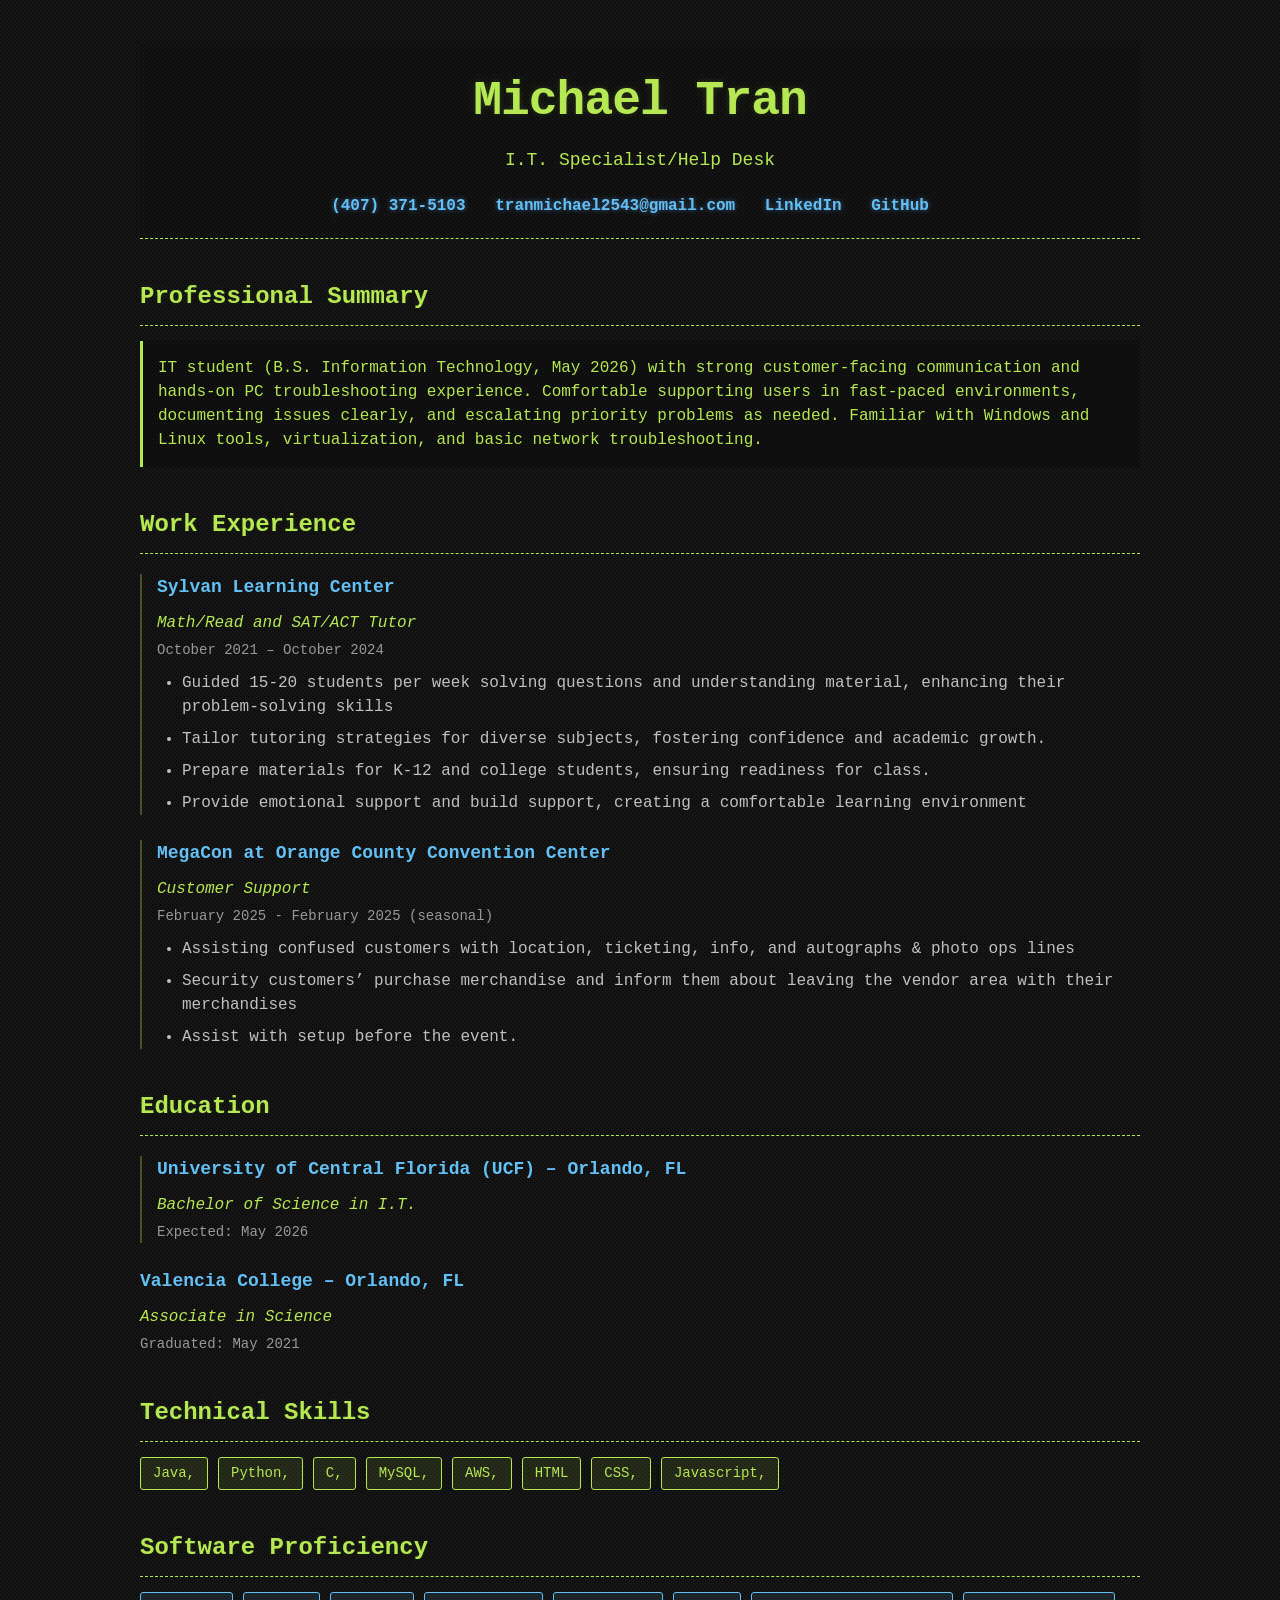
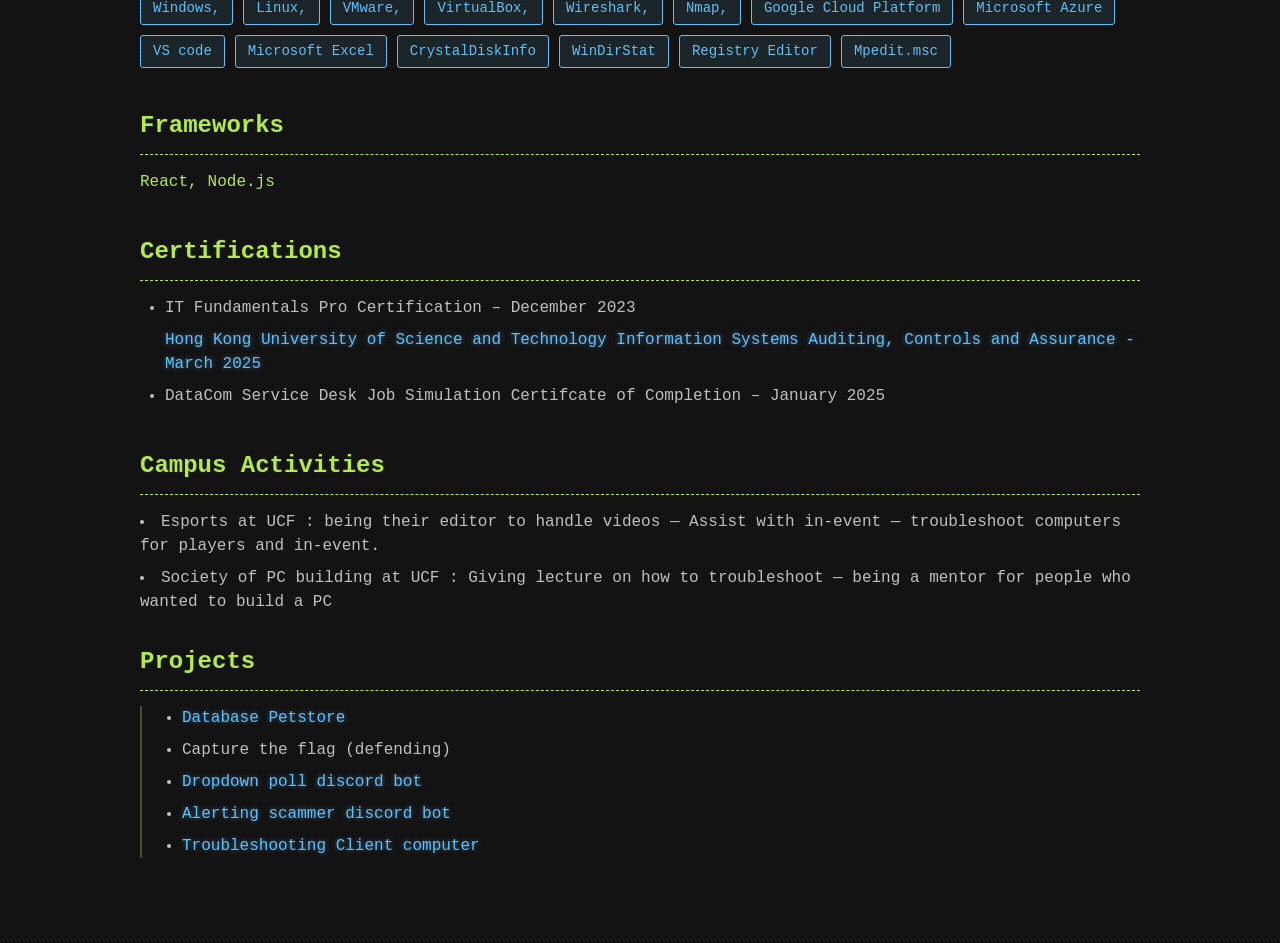
==== index.html @ 025719ee "Restore index.html with original content" ====
<!DOCTYPE html>
<html lang="en">
<head>
    <meta charset="UTF-8">
    <meta name="viewport" content="width=device-width, initial-scale=1.0">
    <title>Website Resume</title>
    <link rel="stylesheet" href="styles.css">
</head>
<body>
    <div class="container">
        <header>
            <h1>Michael Tran</h1>
            <p>I.T. Specialist/Help Desk</p>
            <div class="contact-info">
                <a href="tel:+4073715103"> (407) 371-5103</a>
                <a href="tranmichael2543@gmail.com"> tranmichael2543@gmail.com</a>
                <a href="https://www.linkedin.com/in/michael-tran-074484296/" target="_blank">  LinkedIn</a>
                <a href="https://github.com/tranmichael2543-web?tab=repositories" target="_blank">  GitHub</a>

                
            </div>
        </header>

        <div class="content">
            <section class="summary-section">
                <h2>Professional Summary</h2>
                <p class="summary">
                    IT student (B.S. Information Technology, May 2026) with strong customer-facing communication and hands-on PC
troubleshooting experience. Comfortable supporting users in fast-paced environments, documenting issues clearly, and
escalating priority problems as needed. Familiar with Windows and Linux tools, virtualization, and basic network
troubleshooting.
                </p>
            </section>

            <section class="experience-section">
                <h2>Work Experience</h2>
                
                <div class="experience-item">
                    <h3>Sylvan Learning Center</h3>
                    <div class="job-title">Math/Read and SAT/ACT Tutor</div>
                    <div class="date">October 2021 – October 2024</div>
                    <ul>
                        <li>Guided 15-20 students per week solving questions and understanding material, enhancing their problem-solving skills </li>
                        <li>Tailor tutoring strategies for diverse subjects, fostering confidence and academic 
growth.</li>
                        <li>Prepare materials for K-12 and college students, ensuring readiness for class.</li>
                        <li>Provide emotional support and build support, creating a comfortable learning 
environment </li>
                    </ul>
                </div>

                <div class="experience-item">
                    <h3>MegaCon at Orange County Convention Center</h3>
                    <div class="job-title">Customer Support</div>
                    <div class="date">February 2025 - February 2025 (seasonal)</div>
                    <ul>
                        <li>Assisting confused customers with location, ticketing, info, and autographs &  
photo ops lines </li>
                        <li>Security customers’ purchase merchandise and inform them about leaving the 
vendor area with their merchandises</li>
                        <li>Assist with setup before the event.</li>
                    </ul>
                </div>
            </section>

            <section class="education-section">
                <h2>Education</h2>
                
                <div class="education-item">
                    <h3>University of Central Florida (UCF) – Orlando, FL</h3>
                    <div class="degree">Bachelor of Science in I.T.</div>
                    <div class="date">Expected: May 2026</div>
                </div>
                
                <div class="education-section">
                    <h3>Valencia College – Orlando, FL</h3>
                    <div class="degree">Associate in Science</div>
                    <div class="date">Graduated: May 2021</div>
                </div>
            </section>

            <section class="skills-section">
                <h2>Technical Skills</h2>
                <div class="skills">
                    <span class="skill-tag">Java,</span>
                    <span class="skill-tag">Python,</span>
                    <span class="skill-tag">C,</span>
                    <span class="skill-tag">MySQL,</span>
                    <span class="skill-tag">AWS,</span>
                    <span class="skill-tag">HTML</span>
                    <span class="skill-tag">CSS,</span>
                    <span class="skill-tag">Javascript,</span>
                </div>
            </section>

            <section class="software-section">
                <h2>Software Proficiency</h2>
                <div class="software">
                    <span class="software-tag">Windows,</span>
                    <span class="software-tag">Linux,</span>
                    <span class="software-tag">VMware,</span>
                    <span class="software-tag">VirtualBox,</span>
                    <span class="software-tag">Wireshark,</span>
                    <span class="software-tag">Nmap,</span>
                    <span class="software-tag">Google Cloud Platform</span>
                    <span class="software-tag">Microsoft Azure</span>
                    <span class="software-tag">VS code</span>
                    <span class="software-tag">Microsoft Excel</span>
                    <span class="software-tag">CrystalDiskInfo</span>
                    <span class="software-tag">WinDirStat</span>
                    <span class="software-tag">Registry Editor</span>
                    <span class="software-tag">Mpedit.msc</span>
                </div>
            </section>

            <section class="Frameworks">
                <h2>Frameworks</h2>
                <div class="frameworks">
                    <span class="framework-tag">React,</span>
                    <span class="framework-tag">Node.js</span>
                </div>

            </section>
        <section class="certifications-section">
                <h2>Certifications</h2>
                
                <div class="certification-item">
                    <ul>
                    <li>IT Fundamentals Pro Certification –  December 2023</li>
                    <a href="https://coursera.org/verify/Y5P1RPTNREBP ">  Hong Kong University of Science and Technology Information Systems Auditing, Controls and Assurance - March 2025</a>
                    <li>DataCom Service Desk Job Simulation Certifcate of Completion –  January 2025</li>
                    </ul>
                </div>
            </section>

            <section class="Campus-Activities">
                <h2>Campus Activities</h2>
                <div class="Campus">
                    <li>Esports at UCF : being their editor to handle videos — Assist with in-event — troubleshoot computers for players and
in-event.</li>
                    <li>Society of PC building at UCF : Giving lecture on how to troubleshoot — being a mentor for people who wanted to
build a PC</li>
                </div>

            <section class="projects-section">
                <h2>Projects</h2>
                
                <div class="project-item">
                    <ul>
                    <li><a href="page.html" target="_blank" rel="noopener noreferrer">Database Petstore</a></li>
                    <li>Capture the flag (defending)</li>
                    <li><a href="" target="_blank" rel="noopener noreferrer">Dropdown poll discord bot</a></li>
                    <li><a href="page2.html" target="_blank" rel="noopener noreferrer">Alerting scammer discord bot</a></li>
                    <li><a href="" target="_blank" rel="noopener noreferrer">Troubleshooting Client computer</a></li>
                    </ul>

                </div>
            </section>
        </div>
    </div>
</body>
</html>
---- styles.css ----
body {
    margin: 0;
    padding: 0;
    background: #151515 url("[data-uri]") repeat;
    font-family: Monaco, "Bitstream Vera Sans Mono", "Lucida Console", Terminal, monospace;
    color: #b5e853;
    font-size: 16px;
    line-height: 1.5;
}

.container {
    max-width: 1000px;
    margin: 0 auto;
    padding: 45px;
}

header {
    background: rgba(0, 0, 0, 0.1);
    border-bottom: 1px dashed #b5e853;
    text-align: center;
    padding: 20px 0;
    margin-bottom: 40px;
}

header div {
    display: inline-block;
    text-align: left;
    font-weight: bold;

}

h1 {
    font-size: 48px;
    font-weight: bold;
    color: #b5e853;
    text-shadow: 0 1px 1px rgba(0, 0, 0, 0.1),
                 0 0 5px rgba(181, 232, 83, 0.1),
                 0 0 10px rgba(181, 232, 83, 0.1);
    margin: 0 0 10px 0;
    letter-spacing: -1px;
}

h2 {
    font-size: 24px;
    font-weight: bold;
    color: #b5e853;
    text-shadow: 0 1px 1px rgba(0, 0, 0, 0.1),
                 0 0 5px rgba(181, 232, 83, 0.1);
    margin: 30px 0 15px 0;
    border-bottom: 1px dashed #b5e853;
    padding-bottom: 10px;
}

h3 {
    font-size: 18px;
    font-weight: bold;
    color: #63c0f5;
    margin: 20px 0 10px 0;
}

p {
    margin: 10px 0;
}

header p {
    color: #b5e853;
    font-size: 18px;
    margin: 5px 0;
}

a {
    color: #63c0f5;
    text-decoration: none;
    text-shadow: 0 0 5px rgba(104, 182, 255, 0.5);
}

a:hover {
    color: #b5e853;
    text-shadow: 0 0 5px rgba(181, 232, 83, 0.5);
}

.contact-info {
    margin-top: 15px;
}

.contact-info a {
    margin-right: 20px;
}

section {
    margin-bottom: 40px;
}

.summary {
    background: rgba(0, 0, 0, 0.2);
    padding: 15px;
    border-left: 3px solid #b5e853;
    margin: 15px 0;
}

.experience-item, .education-item, .project-item {
    margin-bottom: 25px;
    padding-left: 15px;
    border-left: 2px solid rgba(181, 232, 83, 0.3);
}

.job-title, .degree {
    color: #b5e853;
    font-style: italic;
    margin: 5px 0;
}

.date {
    color: #999;
    font-size: 14px;
    margin: 5px 0 10px 0;
}

ul {
    margin: 10px 0;
    padding-left: 25px;
}

li {
    margin: 8px 0;
    color: #c0c0c0;
}

.skills {
    display: flex;
    flex-wrap: wrap;
    gap: 10px;
    margin-top: 15px;
}

.skill-tag {
    background: rgba(181, 232, 83, 0.1);
    border: 1px solid #b5e853;
    padding: 5px 12px;
    border-radius: 3px;
    color: #b5e853;
    font-size: 14px;
}

.software {
    display: flex;
    flex-wrap: wrap;
    gap: 10px;
    margin-top: 15px;
}

.software-tag {
    background: rgba(99, 192, 245, 0.1);
    border: 1px solid #63c0f5;
    padding: 5px 12px;
    border-radius: 3px;
    color: #63c0f5;
    font-size: 14px;
}

.frameworks {
    display: flex;
    flex-wrap: wrap;
    gap: 10px;
    margin-top: 15px;
}

.frameworks-tag {
    background: rgba(99, 192, 245, 0.1);
    border: 1px solid #63c0f5;
    padding: 5px 12px;
    border-radius: 3px;
    color: #63c0f5;
    font-size: 14px;
}

/* Responsive */
@media (max-width: 768px) {
    .container {
        padding: 20px;
    }
    
    h1 {
        font-size: 36px;
    }
}
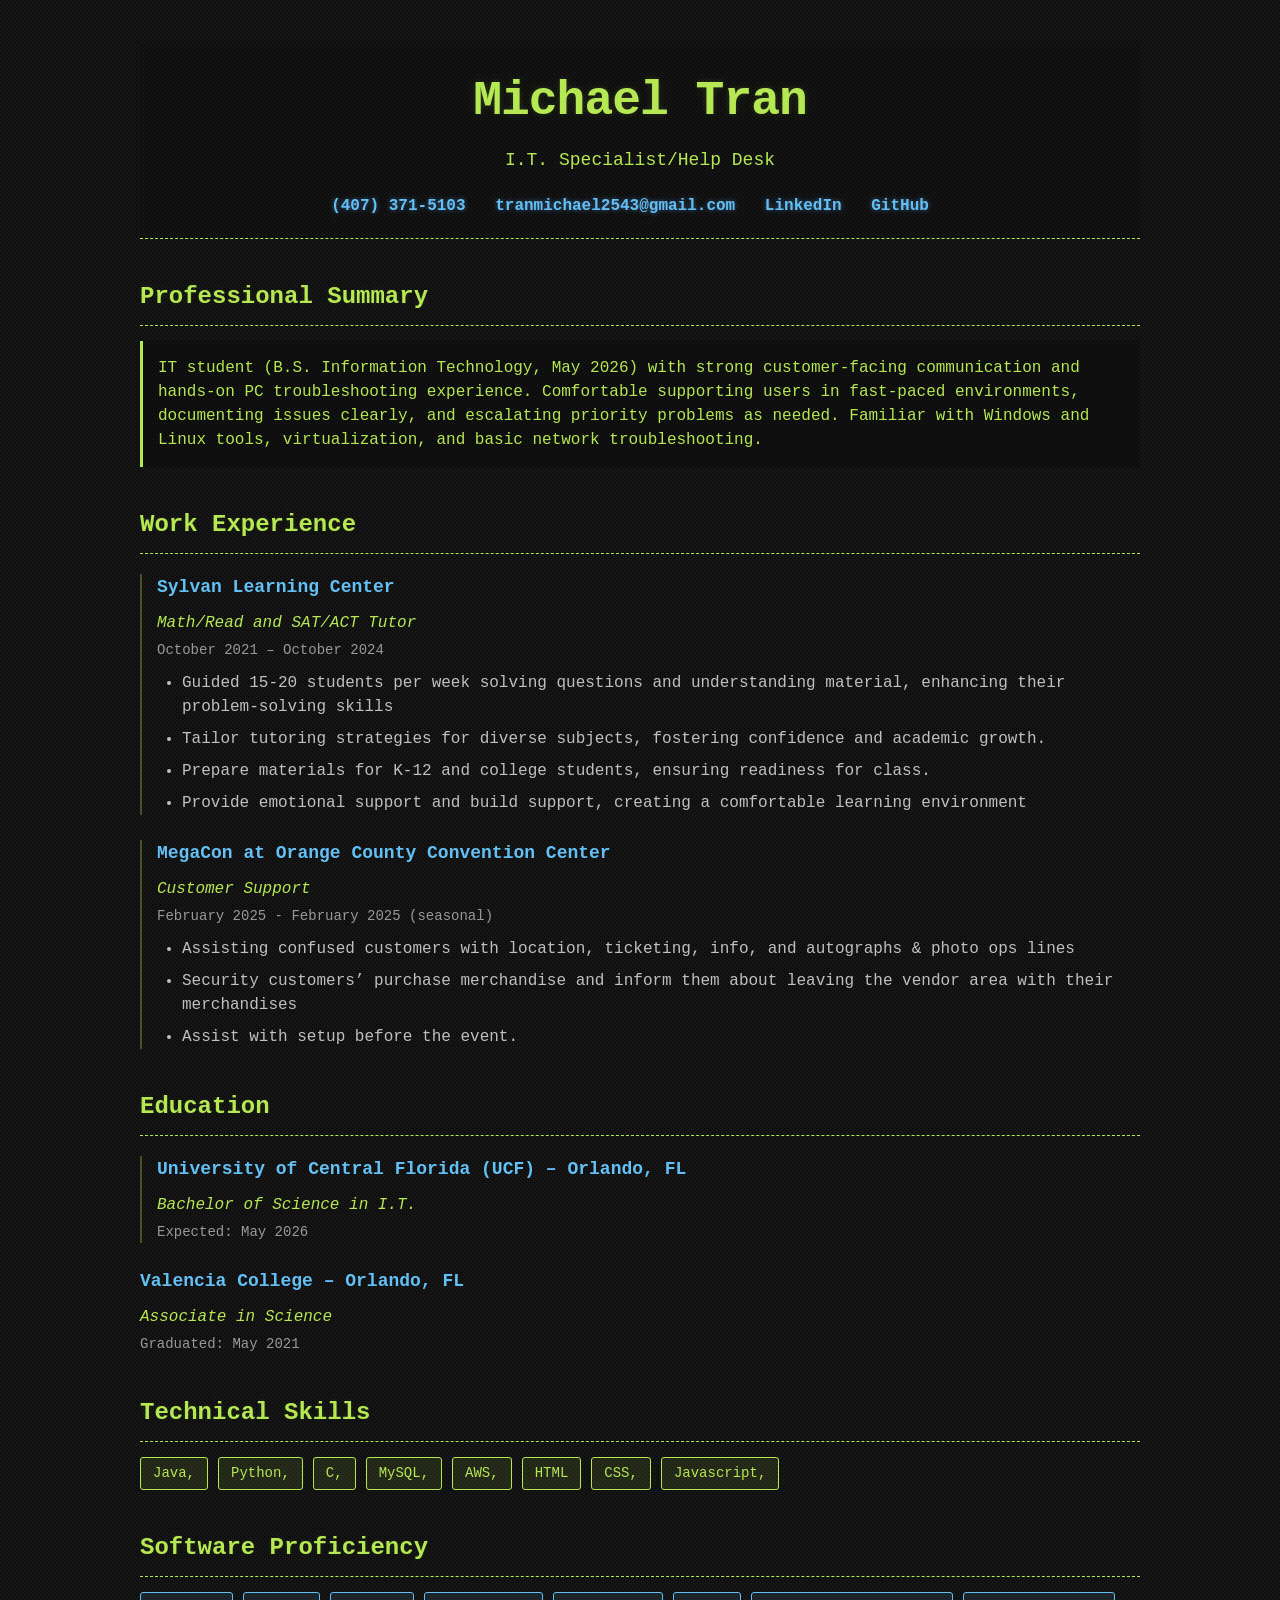
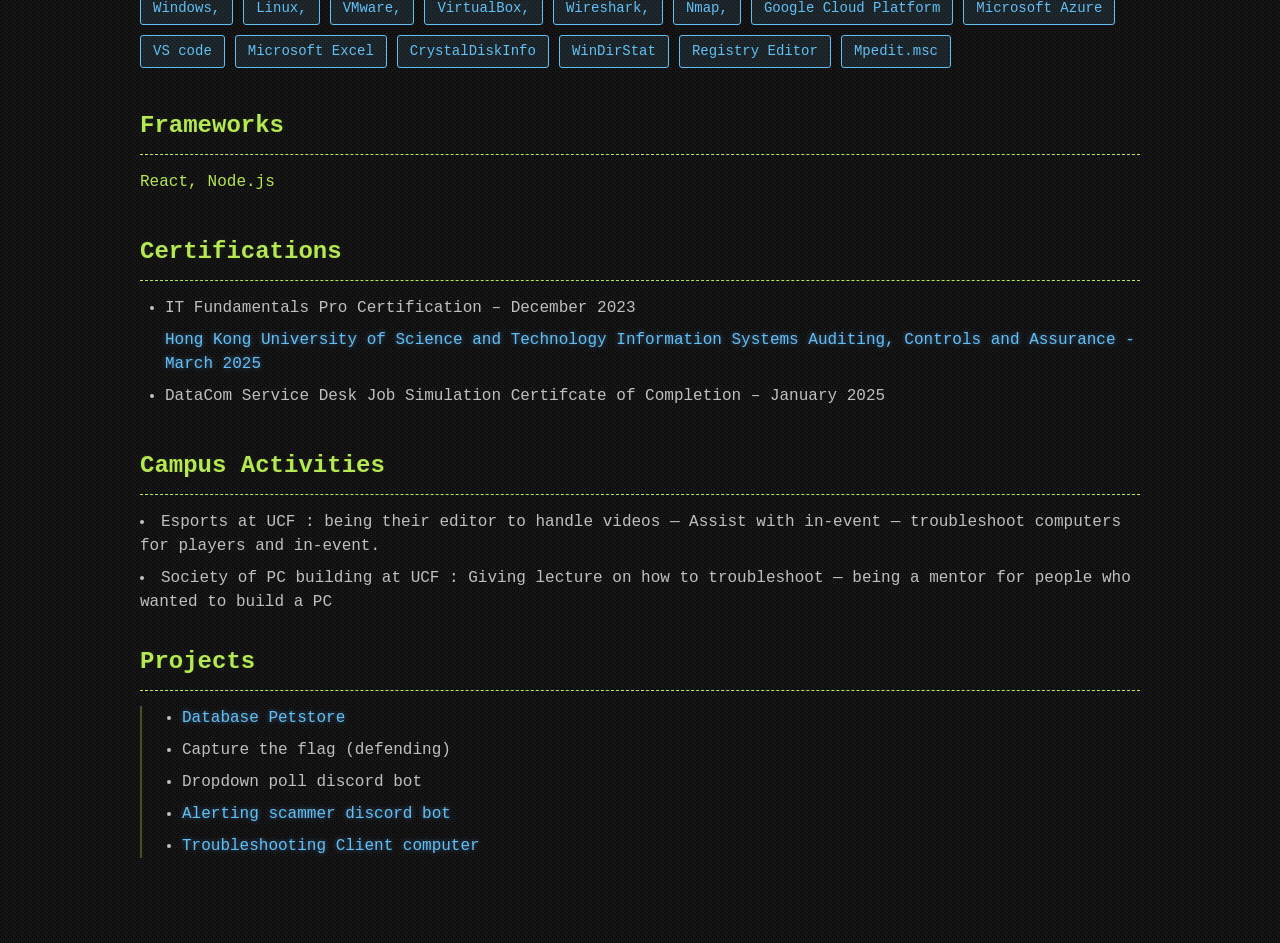
==== commit 0a218ae7: "Update index.html" ====
--- a/index.html
+++ b/index.html
@@ -149,9 +149,9 @@
                     <ul>
                     <li><a href="page.html" target="_blank" rel="noopener noreferrer">Database Petstore</a></li>
                     <li>Capture the flag (defending)</li>
-                    <li><a href="" target="_blank" rel="noopener noreferrer">Dropdown poll discord bot</a></li>
+                    <li>Dropdown poll discord bot</li>
                     <li><a href="page2.html" target="_blank" rel="noopener noreferrer">Alerting scammer discord bot</a></li>
-                    <li><a href="" target="_blank" rel="noopener noreferrer">Troubleshooting Client computer</a></li>
+                    <li><a href="troubleshoot.html" target="_blank" rel="noopener noreferrer">Troubleshooting Client computer</a></li>
                     </ul>
 
                 </div>
@@ -161,3 +161,5 @@
 </body>
 </html>
 
+
+
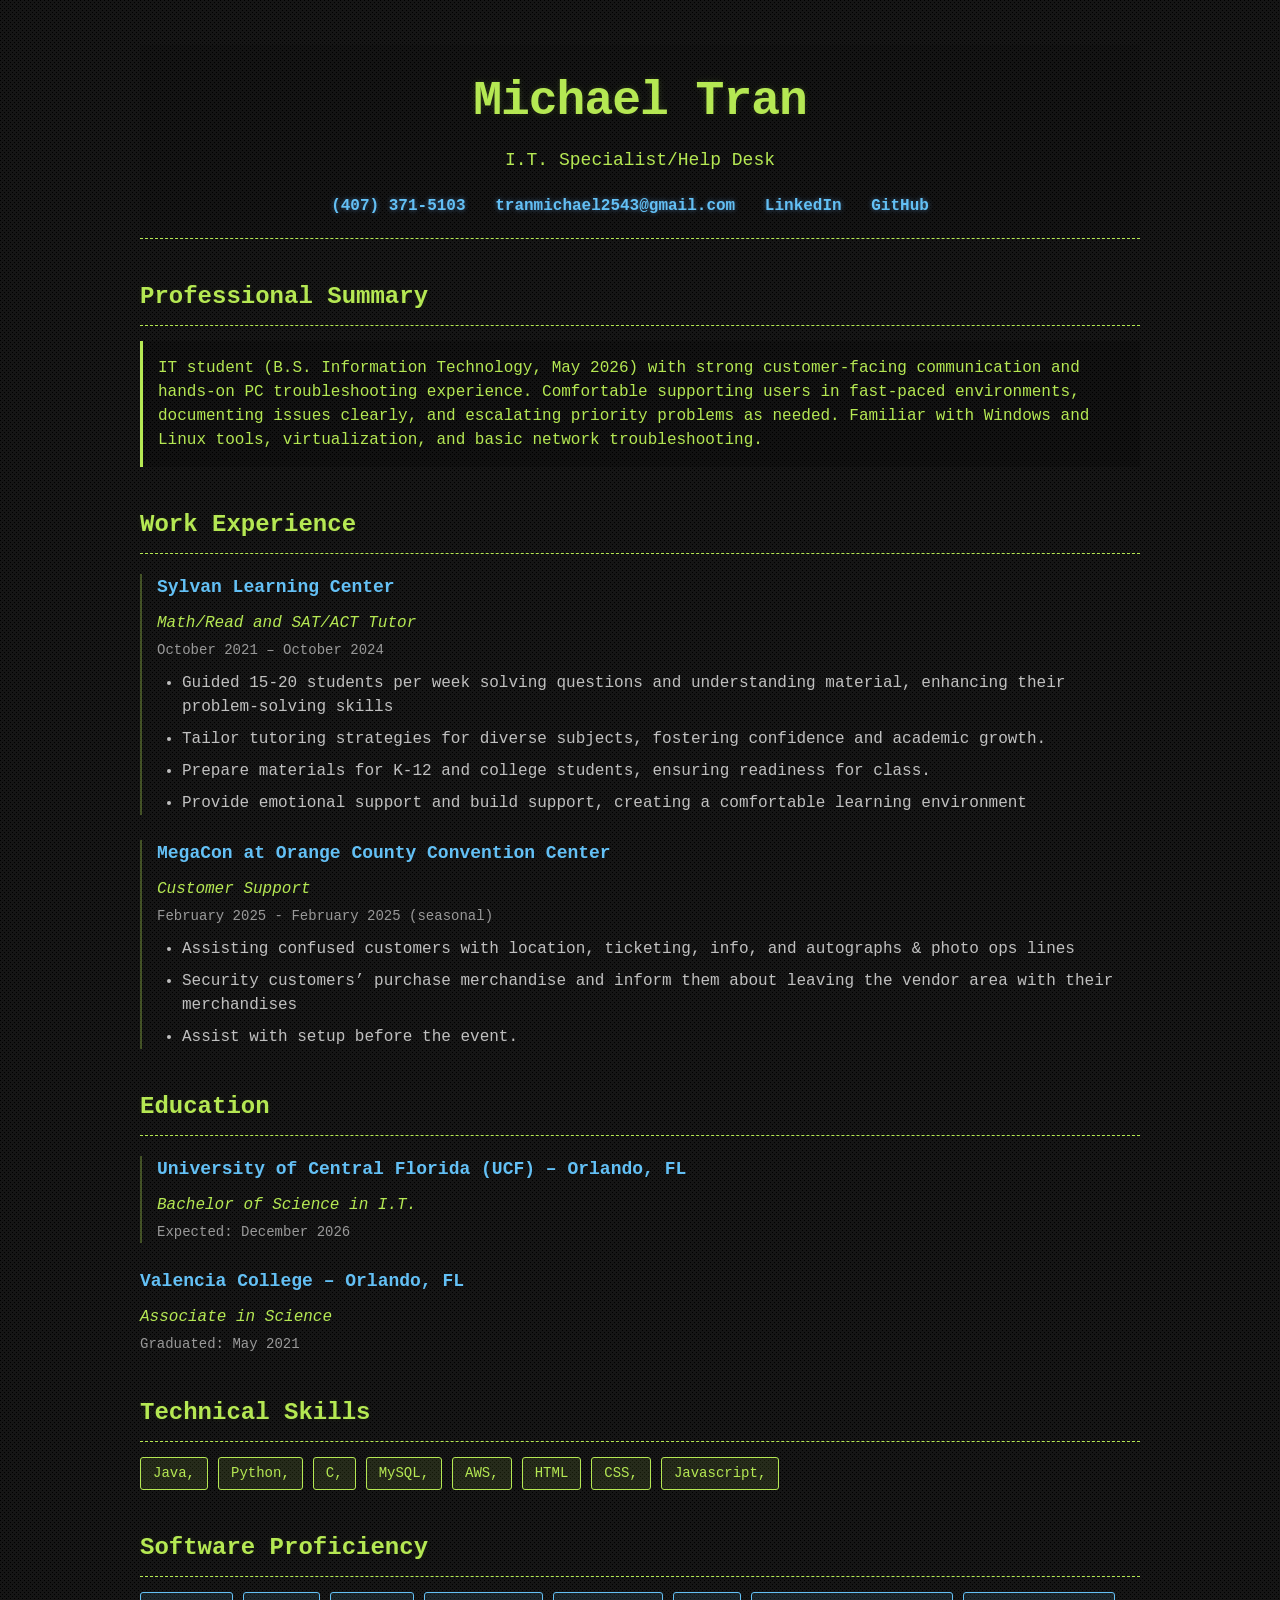
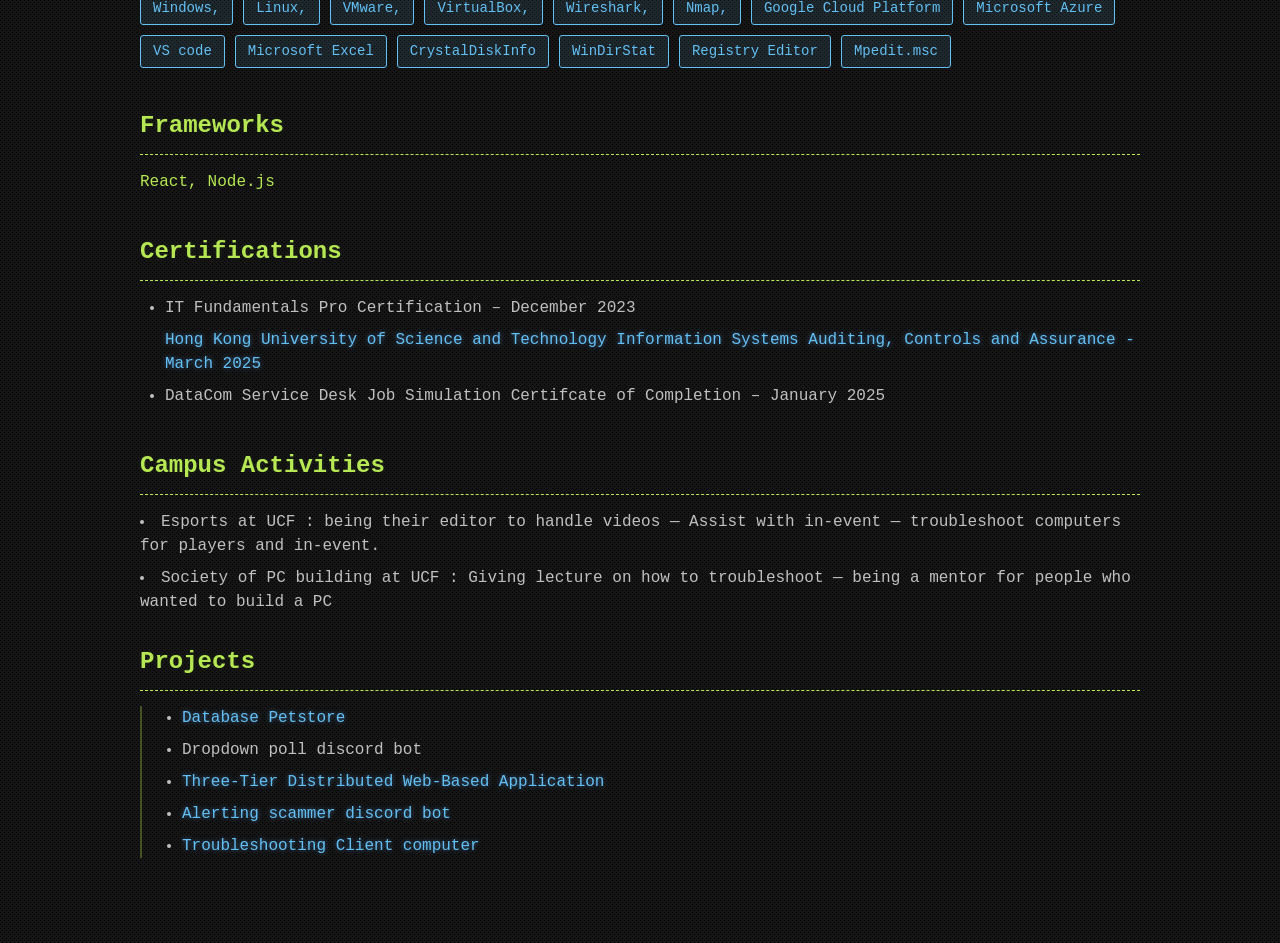
==== commit 9d81a623: "Update index.html" ====
--- a/index.html
+++ b/index.html
@@ -69,7 +69,7 @@
                 <div class="education-item">
                     <h3>University of Central Florida (UCF) – Orlando, FL</h3>
                     <div class="degree">Bachelor of Science in I.T.</div>
-                    <div class="date">Expected: May 2026</div>
+                    <div class="date">Expected: December 2026</div>
                 </div>
                 
                 <div class="education-section">
@@ -148,8 +148,9 @@
                 <div class="project-item">
                     <ul>
                     <li><a href="page.html" target="_blank" rel="noopener noreferrer">Database Petstore</a></li>
-                    <li>Capture the flag (defending)</li>
+                    
                     <li>Dropdown poll discord bot</li>
+                    <li><a href="three-tier web applic.html" target="_blank" rel="noopener noreferrer"> Three-Tier Distributed Web-Based Application</a></li>
                     <li><a href="page2.html" target="_blank" rel="noopener noreferrer">Alerting scammer discord bot</a></li>
                     <li><a href="troubleshoot.html" target="_blank" rel="noopener noreferrer">Troubleshooting Client computer</a></li>
                     </ul>
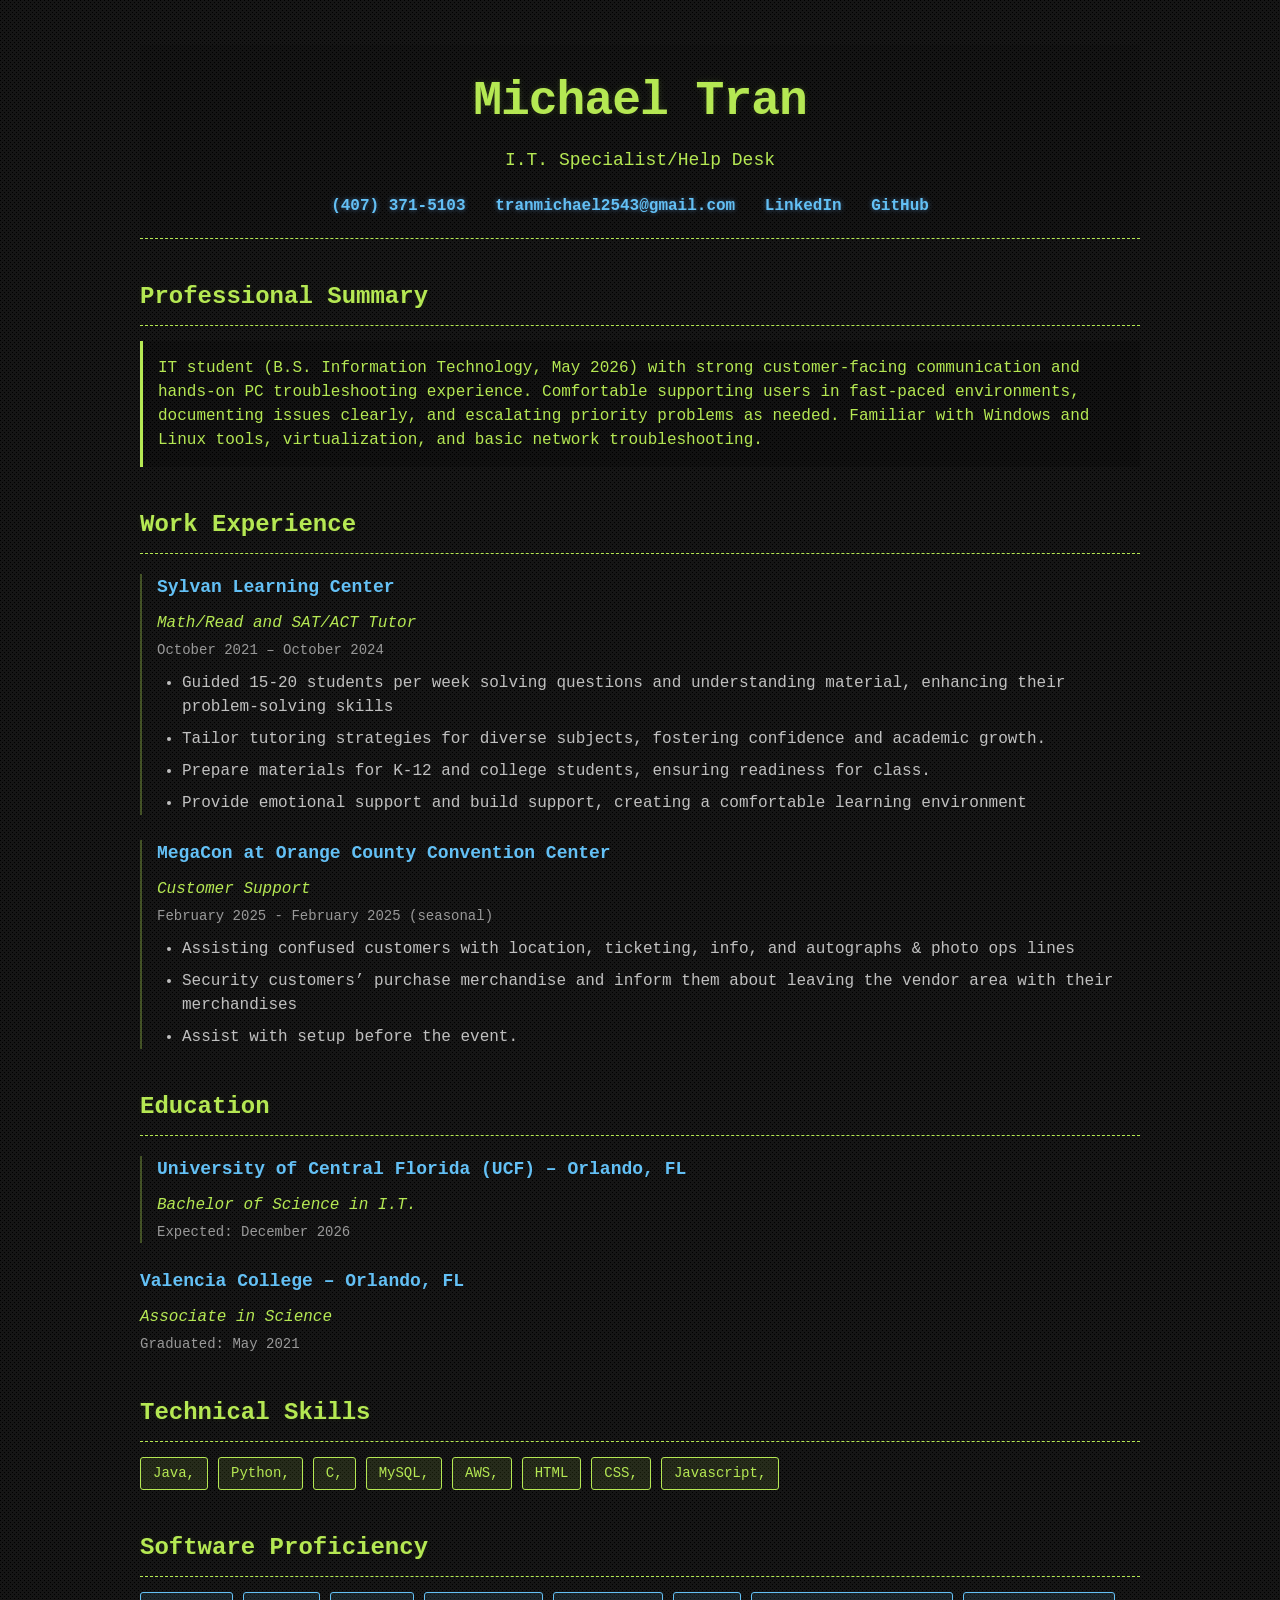
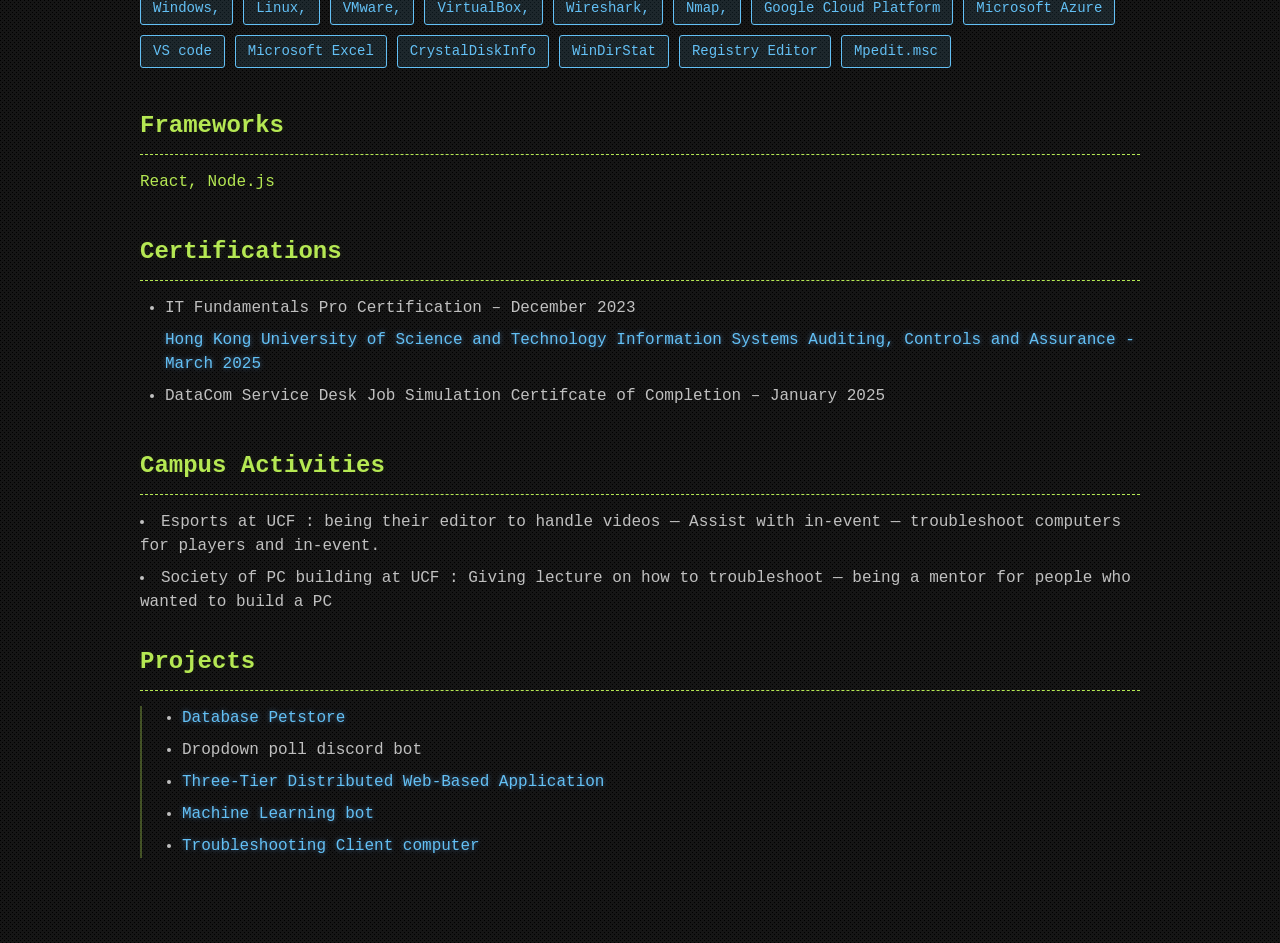
==== commit 544d9288: "Fix formatting issues in index.html" ====
--- a/index.html
+++ b/index.html
@@ -151,7 +151,7 @@
                     
                     <li>Dropdown poll discord bot</li>
                     <li><a href="three-tier web applic.html" target="_blank" rel="noopener noreferrer"> Three-Tier Distributed Web-Based Application</a></li>
-                    <li><a href="page2.html" target="_blank" rel="noopener noreferrer">Alerting scammer discord bot</a></li>
+                    <li><a href="page2.html" target="_blank" rel="noopener noreferrer">Machine Learning bot</a></li>
                     <li><a href="troubleshoot.html" target="_blank" rel="noopener noreferrer">Troubleshooting Client computer</a></li>
                     </ul>
 
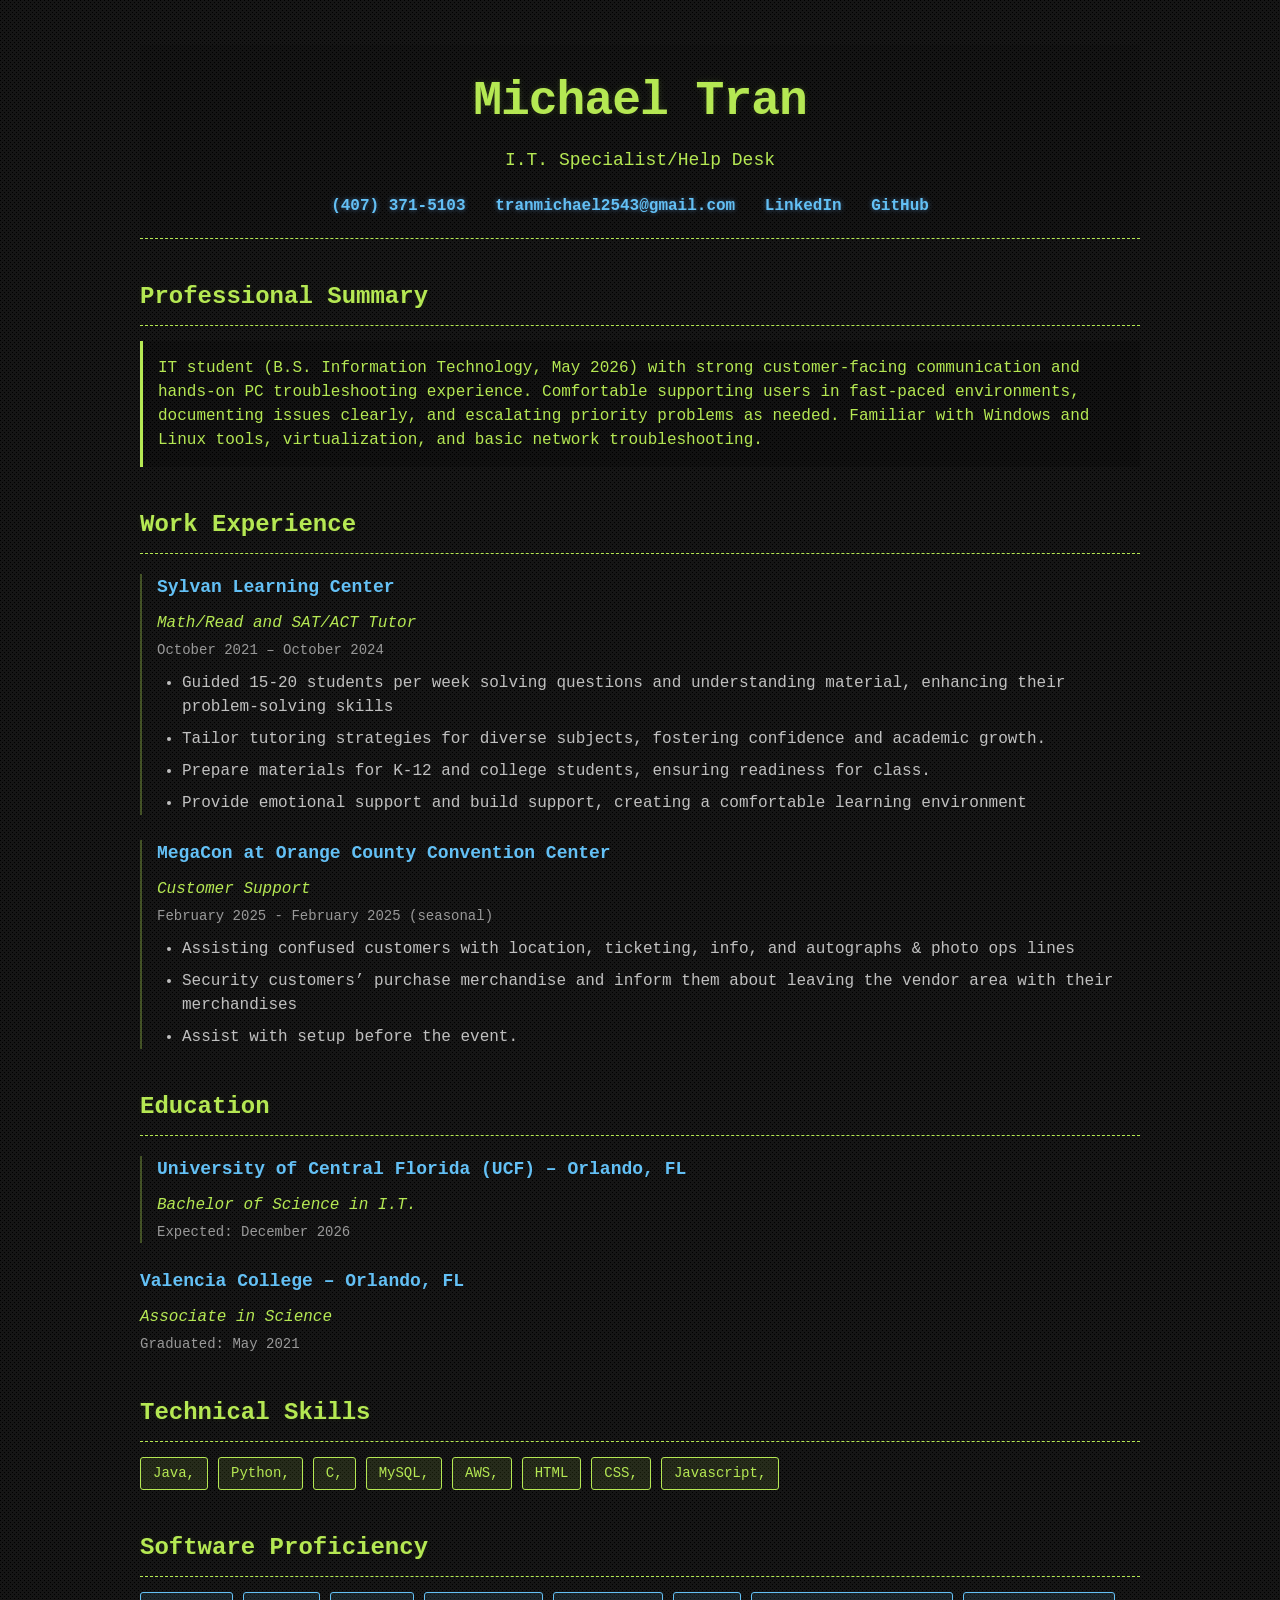
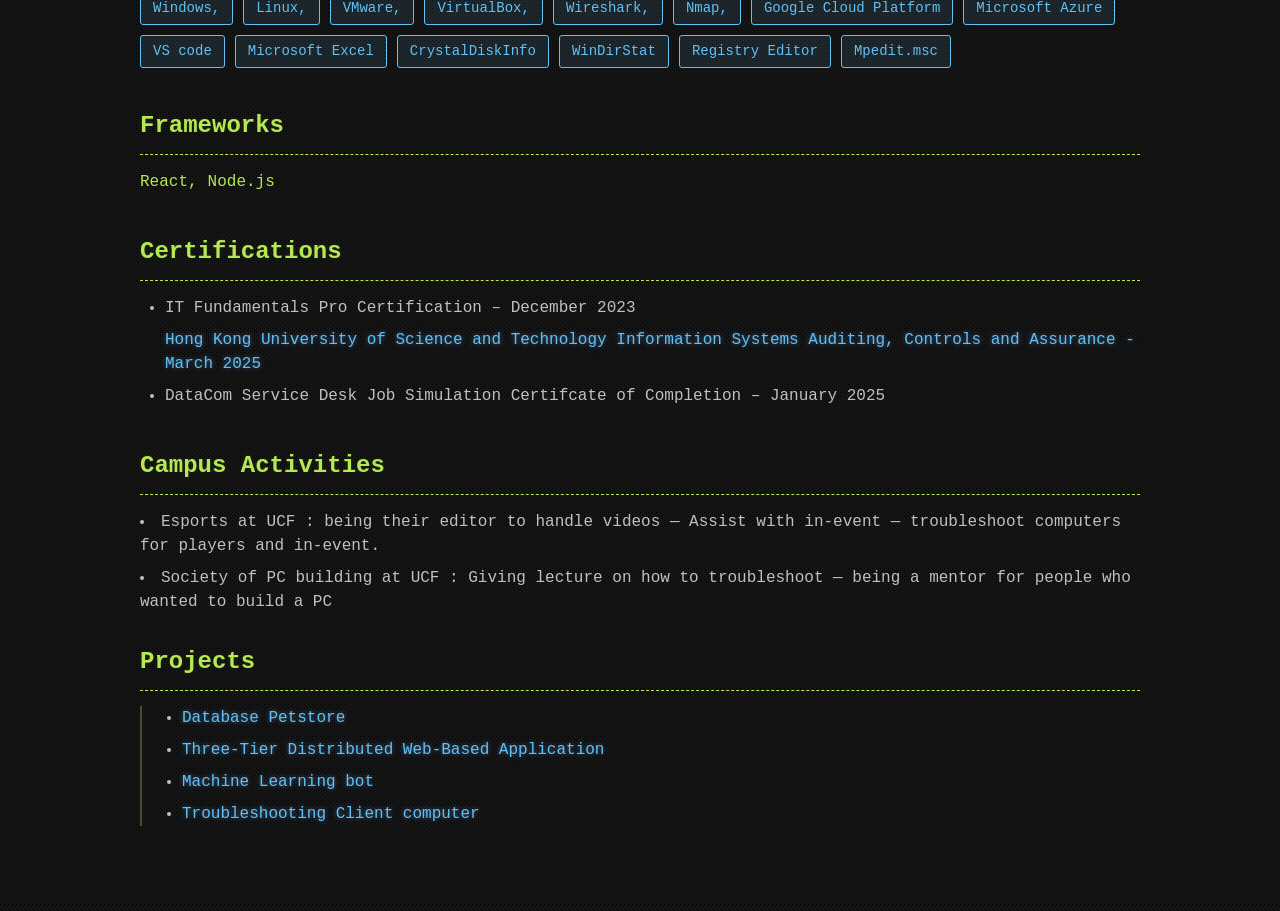
==== commit 1691edf4: "Update index.html" ====
--- a/index.html
+++ b/index.html
@@ -148,8 +148,6 @@
                 <div class="project-item">
                     <ul>
                     <li><a href="page.html" target="_blank" rel="noopener noreferrer">Database Petstore</a></li>
-                    
-                    <li>Dropdown poll discord bot</li>
                     <li><a href="three-tier web applic.html" target="_blank" rel="noopener noreferrer"> Three-Tier Distributed Web-Based Application</a></li>
                     <li><a href="page2.html" target="_blank" rel="noopener noreferrer">Machine Learning bot</a></li>
                     <li><a href="troubleshoot.html" target="_blank" rel="noopener noreferrer">Troubleshooting Client computer</a></li>
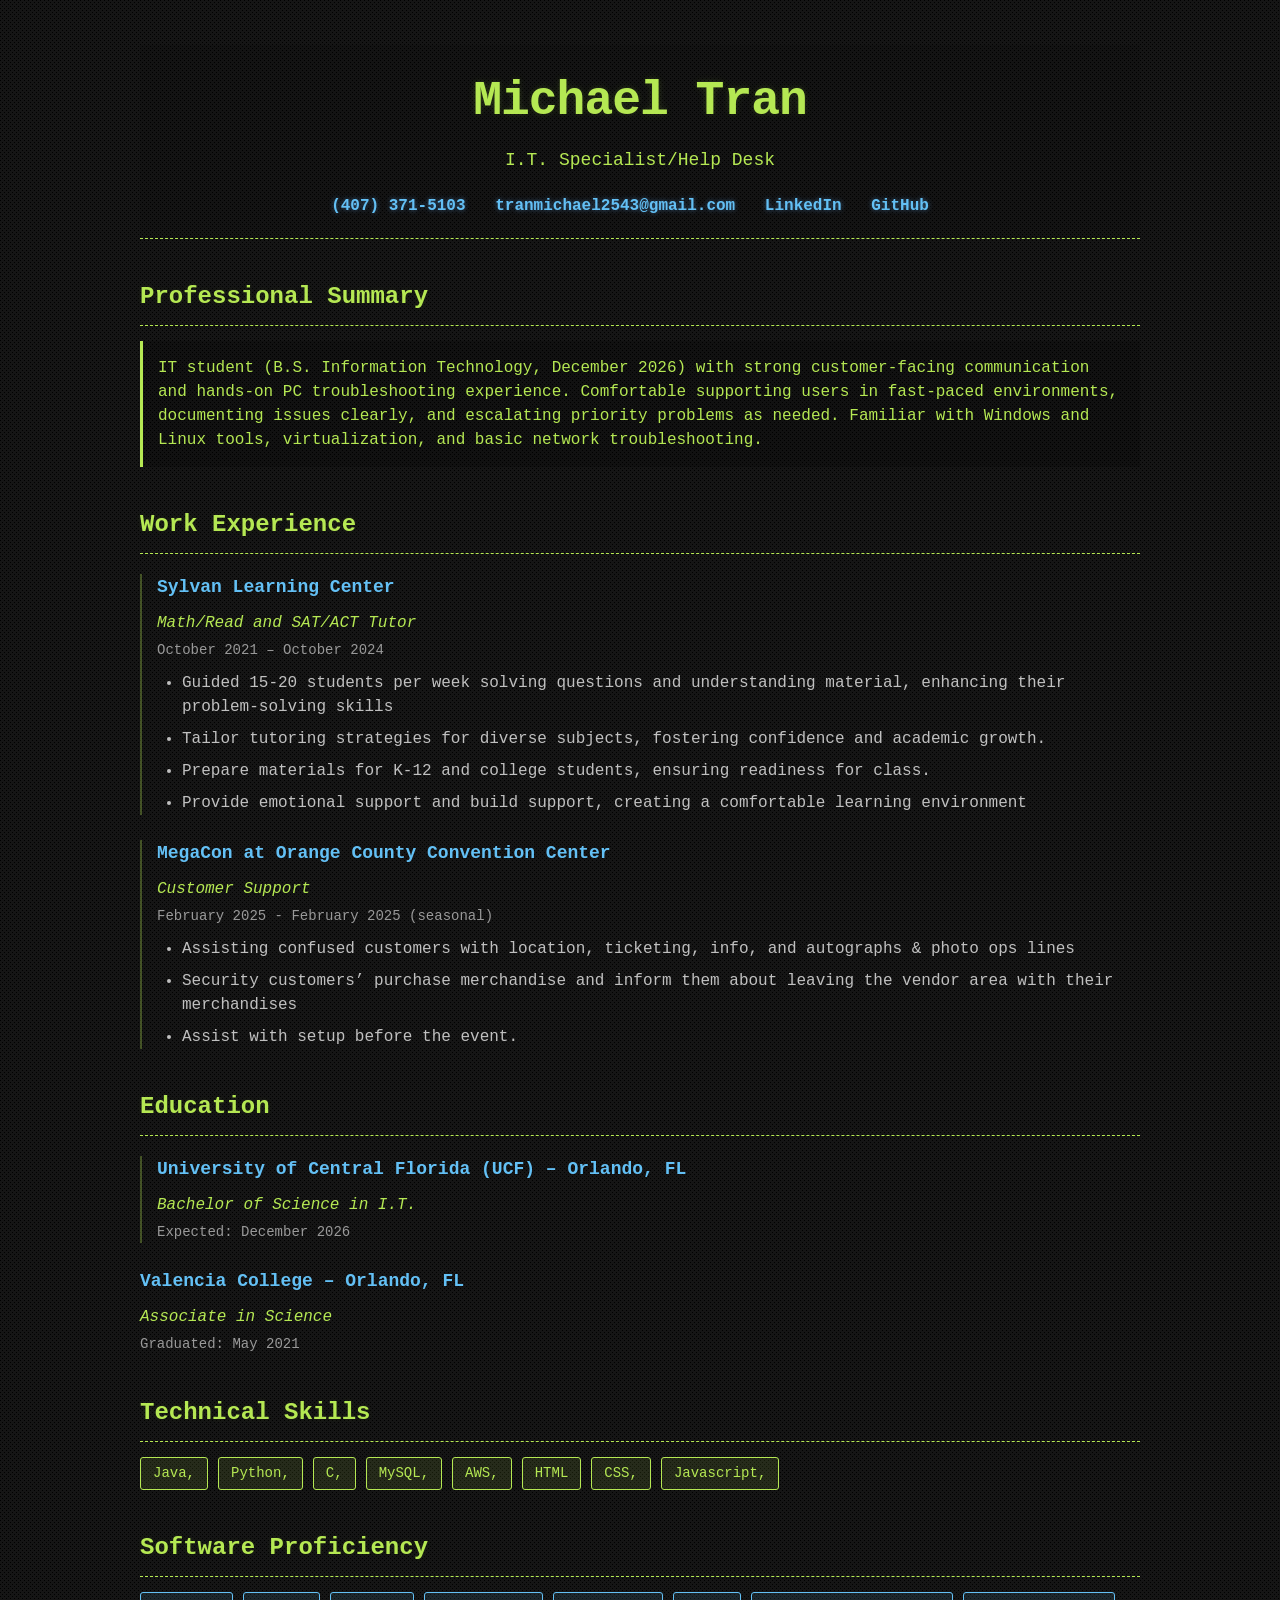
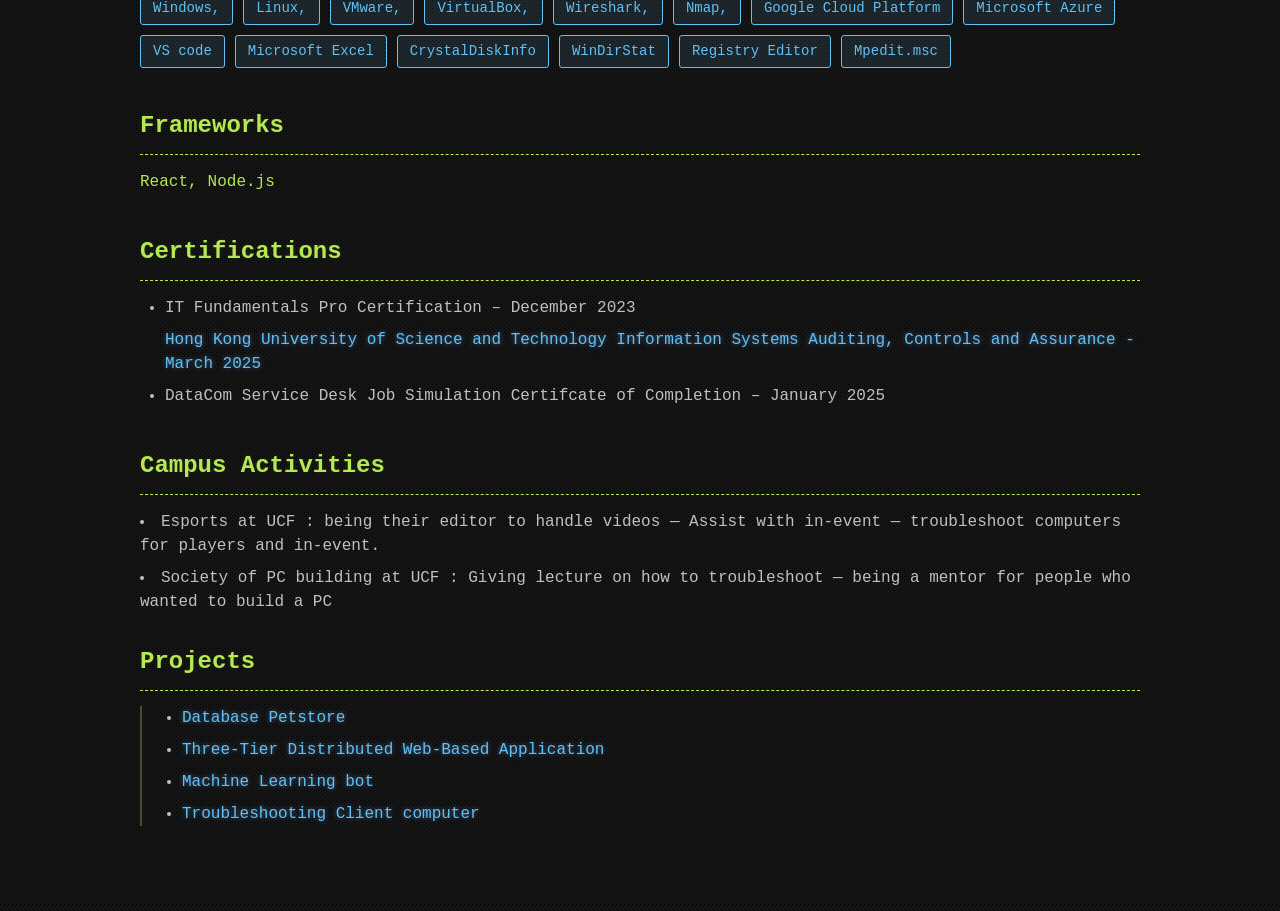
==== commit bfe1f975: "Fix HTML formatting and update content" ====
--- a/index.html
+++ b/index.html
@@ -25,7 +25,7 @@
             <section class="summary-section">
                 <h2>Professional Summary</h2>
                 <p class="summary">
-                    IT student (B.S. Information Technology, May 2026) with strong customer-facing communication and hands-on PC
+                    IT student (B.S. Information Technology, December 2026) with strong customer-facing communication and hands-on PC
 troubleshooting experience. Comfortable supporting users in fast-paced environments, documenting issues clearly, and
 escalating priority problems as needed. Familiar with Windows and Linux tools, virtualization, and basic network
 troubleshooting.
